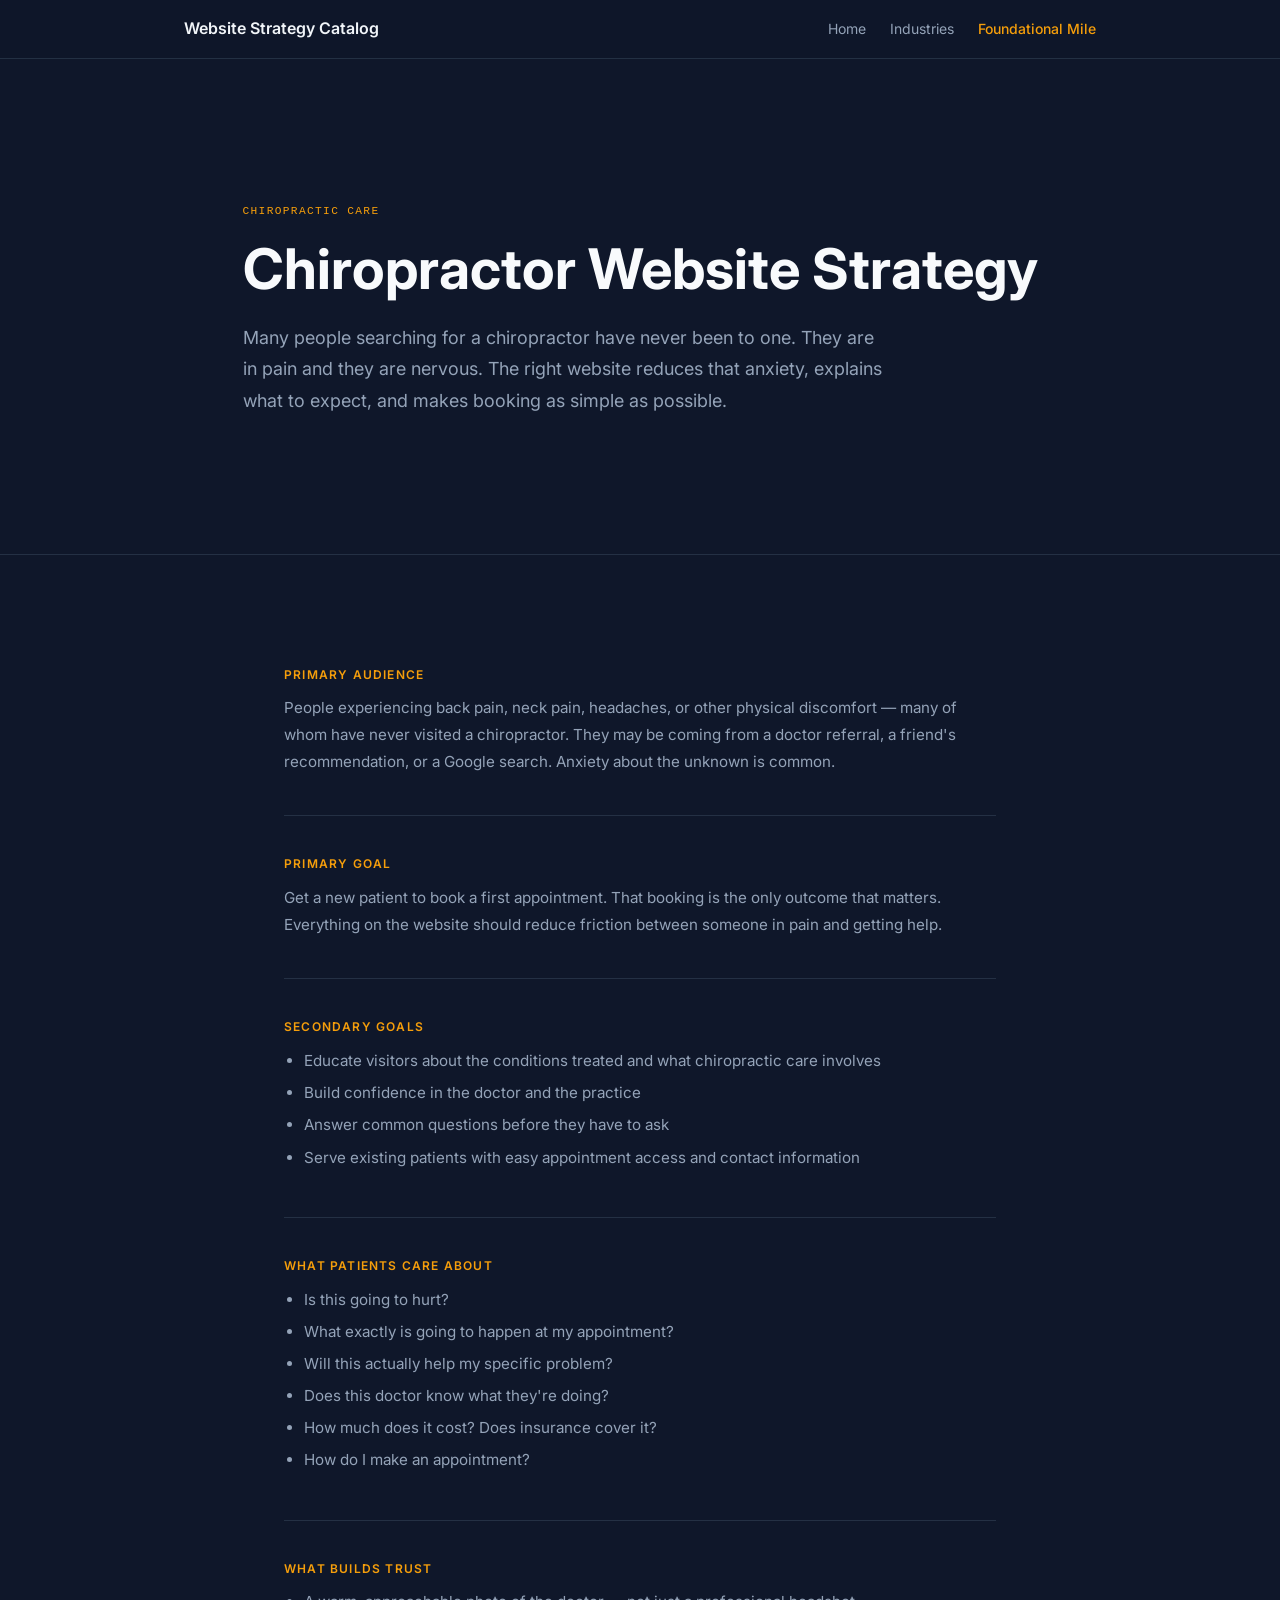
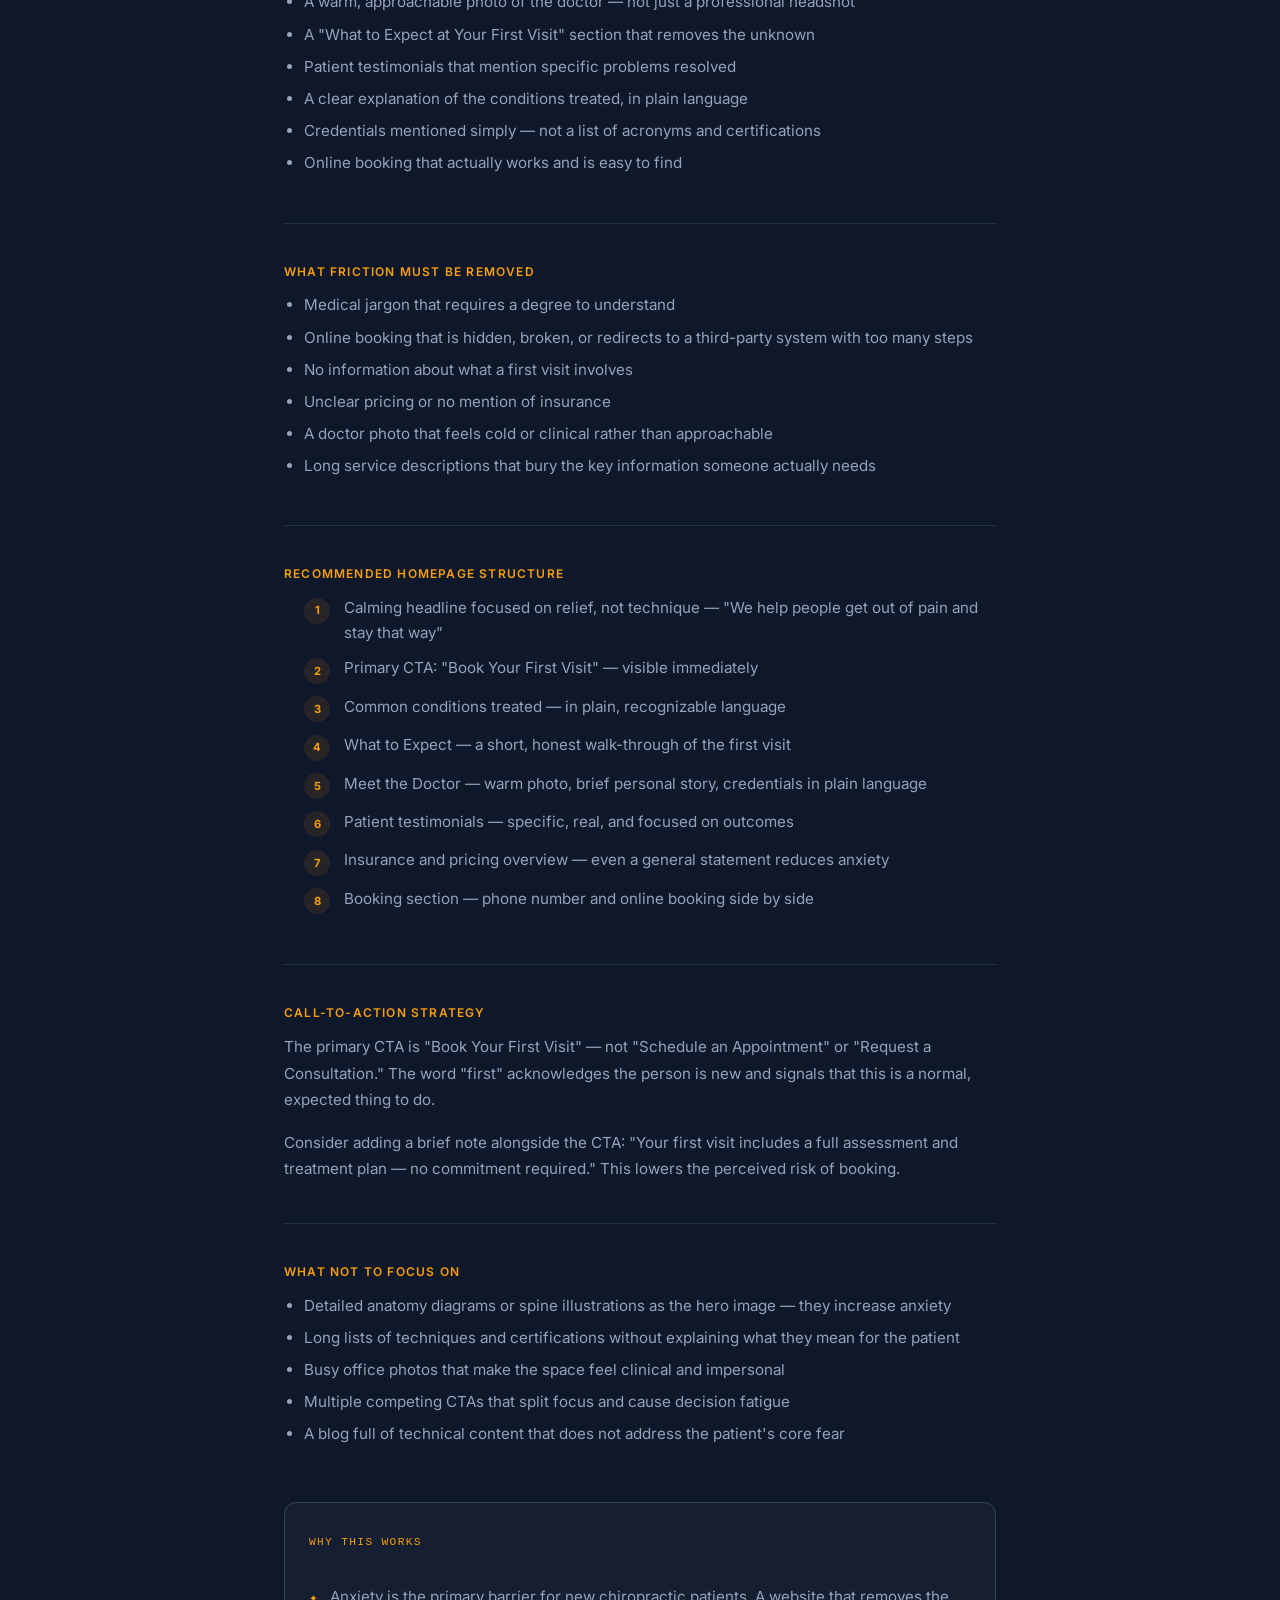
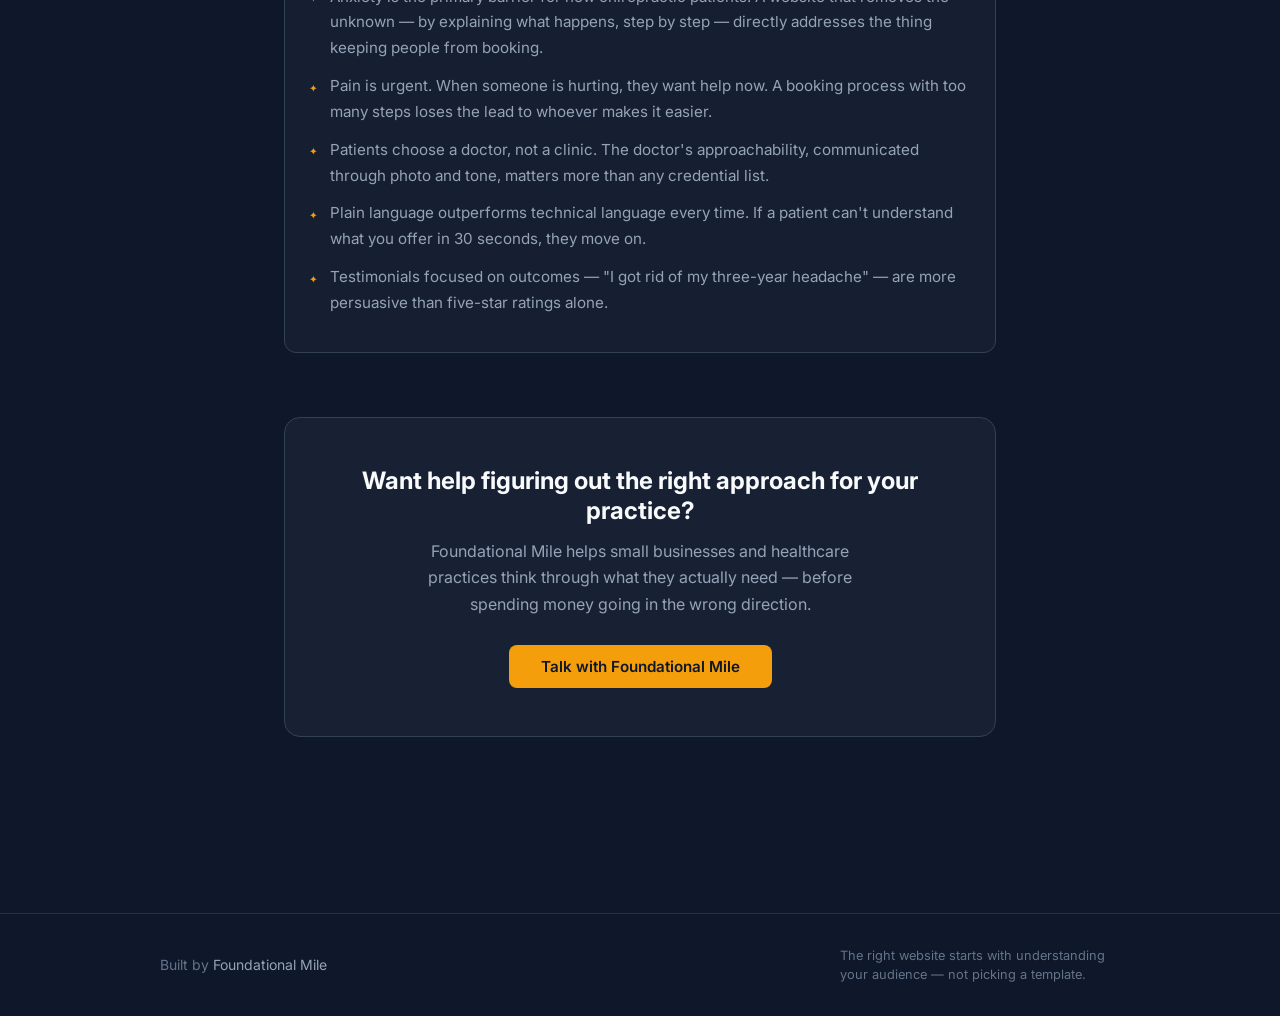
==== industries/chiropractor.html @ 6e728a25 "adding everything" ====
<!doctype html>
<html lang="en">
<head>
  <meta charset="UTF-8" />
  <meta name="viewport" content="width=device-width, initial-scale=1.0" />
  <meta name="description" content="Chiropractor website strategy. Learn how to reduce first-visit anxiety, explain care in plain language, and make booking as simple as possible." />
  <meta name="theme-color" content="#0f172a" />
  <link rel="icon" href="../assets/images/favicon.ico" />
  <title>Chiropractor Website Strategy — Website Strategy Catalog</title>
  <link rel="stylesheet" href="../assets/css/styles.css" />
</head>
<body>

  <header>
    <nav>
      <a href="../index.html" class="nav-brand">Website Strategy Catalog</a>
      <div class="nav-links">
        <a href="../index.html">Home</a>
        <a href="../index.html#industries">Industries</a>
        <a href="https://foundationalmile.com" target="_blank" rel="noopener" class="accent">Foundational Mile</a>
      </div>
    </nav>
  </header>

  <main>

    <!-- Hero -->
    <section class="hero">
      <div class="container">
        <span class="label">Chiropractic Care</span>
        <h1>Chiropractor Website Strategy</h1>
        <p class="lead">
          Many people searching for a chiropractor have never been to one. They are in pain and they are nervous. The right website reduces that anxiety, explains what to expect, and makes booking as simple as possible.
        </p>
      </div>
    </section>

    <!-- Strategy Content -->
    <section class="section">
      <div class="container" style="max-width:760px;">

        <div class="strategy-grid">

          <div class="strategy-block">
            <h3>Primary Audience</h3>
            <p>People experiencing back pain, neck pain, headaches, or other physical discomfort — many of whom have never visited a chiropractor. They may be coming from a doctor referral, a friend's recommendation, or a Google search. Anxiety about the unknown is common.</p>
          </div>

          <div class="strategy-block">
            <h3>Primary Goal</h3>
            <p>Get a new patient to book a first appointment. That booking is the only outcome that matters. Everything on the website should reduce friction between someone in pain and getting help.</p>
          </div>

          <div class="strategy-block">
            <h3>Secondary Goals</h3>
            <ul>
              <li>Educate visitors about the conditions treated and what chiropractic care involves</li>
              <li>Build confidence in the doctor and the practice</li>
              <li>Answer common questions before they have to ask</li>
              <li>Serve existing patients with easy appointment access and contact information</li>
            </ul>
          </div>

          <div class="strategy-block">
            <h3>What Patients Care About</h3>
            <ul>
              <li>Is this going to hurt?</li>
              <li>What exactly is going to happen at my appointment?</li>
              <li>Will this actually help my specific problem?</li>
              <li>Does this doctor know what they're doing?</li>
              <li>How much does it cost? Does insurance cover it?</li>
              <li>How do I make an appointment?</li>
            </ul>
          </div>

          <div class="strategy-block">
            <h3>What Builds Trust</h3>
            <ul>
              <li>A warm, approachable photo of the doctor — not just a professional headshot</li>
              <li>A "What to Expect at Your First Visit" section that removes the unknown</li>
              <li>Patient testimonials that mention specific problems resolved</li>
              <li>A clear explanation of the conditions treated, in plain language</li>
              <li>Credentials mentioned simply — not a list of acronyms and certifications</li>
              <li>Online booking that actually works and is easy to find</li>
            </ul>
          </div>

          <div class="strategy-block">
            <h3>What Friction Must Be Removed</h3>
            <ul>
              <li>Medical jargon that requires a degree to understand</li>
              <li>Online booking that is hidden, broken, or redirects to a third-party system with too many steps</li>
              <li>No information about what a first visit involves</li>
              <li>Unclear pricing or no mention of insurance</li>
              <li>A doctor photo that feels cold or clinical rather than approachable</li>
              <li>Long service descriptions that bury the key information someone actually needs</li>
            </ul>
          </div>

          <div class="strategy-block">
            <h3>Recommended Homepage Structure</h3>
            <ol class="structure-list">
              <li>Calming headline focused on relief, not technique — "We help people get out of pain and stay that way"</li>
              <li>Primary CTA: "Book Your First Visit" — visible immediately</li>
              <li>Common conditions treated — in plain, recognizable language</li>
              <li>What to Expect — a short, honest walk-through of the first visit</li>
              <li>Meet the Doctor — warm photo, brief personal story, credentials in plain language</li>
              <li>Patient testimonials — specific, real, and focused on outcomes</li>
              <li>Insurance and pricing overview — even a general statement reduces anxiety</li>
              <li>Booking section — phone number and online booking side by side</li>
            </ol>
          </div>

          <div class="strategy-block">
            <h3>Call-to-Action Strategy</h3>
            <p>The primary CTA is "Book Your First Visit" — not "Schedule an Appointment" or "Request a Consultation." The word "first" acknowledges the person is new and signals that this is a normal, expected thing to do.</p>
            <p class="mt-4">Consider adding a brief note alongside the CTA: "Your first visit includes a full assessment and treatment plan — no commitment required." This lowers the perceived risk of booking.</p>
          </div>

          <div class="strategy-block">
            <h3>What NOT to Focus On</h3>
            <ul>
              <li>Detailed anatomy diagrams or spine illustrations as the hero image — they increase anxiety</li>
              <li>Long lists of techniques and certifications without explaining what they mean for the patient</li>
              <li>Busy office photos that make the space feel clinical and impersonal</li>
              <li>Multiple competing CTAs that split focus and cause decision fatigue</li>
              <li>A blog full of technical content that does not address the patient's core fear</li>
            </ul>
          </div>

        </div>

        <!-- Why This Works -->
        <div class="card mt-12">
          <span class="label">Why This Works</span>
          <ul class="why-list mt-4">
            <li>Anxiety is the primary barrier for new chiropractic patients. A website that removes the unknown — by explaining what happens, step by step — directly addresses the thing keeping people from booking.</li>
            <li>Pain is urgent. When someone is hurting, they want help now. A booking process with too many steps loses the lead to whoever makes it easier.</li>
            <li>Patients choose a doctor, not a clinic. The doctor's approachability, communicated through photo and tone, matters more than any credential list.</li>
            <li>Plain language outperforms technical language every time. If a patient can't understand what you offer in 30 seconds, they move on.</li>
            <li>Testimonials focused on outcomes — "I got rid of my three-year headache" — are more persuasive than five-star ratings alone.</li>
          </ul>
        </div>

        <!-- CTA Block -->
        <div class="cta-block">
          <h2>Want help figuring out the right approach for your practice?</h2>
          <p>Foundational Mile helps small businesses and healthcare practices think through what they actually need — before spending money going in the wrong direction.</p>
          <a href="https://foundationalmile.com/#contact" target="_blank" rel="noopener" class="btn btn-primary">
            Talk with Foundational Mile
          </a>
        </div>

      </div>
    </section>

  </main>

  <footer>
    <div class="footer-inner">
      <span>Built by <a href="https://foundationalmile.com" target="_blank" rel="noopener">Foundational Mile</a></span>
      <p class="footer-tagline">The right website starts with understanding your audience — not picking a template.</p>
    </div>
  </footer>

</body>
</html>
---- assets/css/styles.css ----
/* ============================================================
   Website Strategy Catalog — styles.css
   Dark theme matching Foundational Mile LLC
   ============================================================ */

@import url('https://fonts.googleapis.com/css2?family=Inter:wght@400;500;600;700&display=swap');

/* ---- Custom Properties ------------------------------------ */
:root {
  --bg:           #0f172a;
  --bg-card:      rgba(30, 41, 59, 0.5);
  --bg-card-hover:rgba(30, 41, 59, 0.85);
  --text:         #f1f5f9;
  --text-secondary:#94a3b8;
  --text-muted:   #64748b;
  --accent:       #f59e0b;
  --accent-light: #fbbf24;
  --border:       rgba(51, 65, 85, 0.6);
  --border-solid: #334155;
  --border-hover: #475569;
}

/* ---- Reset ------------------------------------------------ */
*, *::before, *::after { box-sizing: border-box; margin: 0; padding: 0; }

html { scroll-behavior: smooth; }

body {
  background-color: var(--bg);
  color: var(--text);
  font-family: 'Inter', system-ui, sans-serif;
  font-size: 1rem;
  line-height: 1.6;
  -webkit-font-smoothing: antialiased;
  -moz-osx-font-smoothing: grayscale;
}

img { max-width: 100%; display: block; }
a { color: inherit; }

/* ---- Typography ------------------------------------------ */
h1 {
  font-size: clamp(2rem, 5vw, 3.5rem);
  font-weight: 700;
  color: #f8fafc;
  line-height: 1.15;
  margin-bottom: 1.25rem;
}

h2 {
  font-size: clamp(1.5rem, 3.5vw, 2.25rem);
  font-weight: 700;
  color: #f8fafc;
  line-height: 1.25;
  margin-bottom: 1rem;
}

h3 {
  font-size: 1.125rem;
  font-weight: 600;
  color: var(--text);
  line-height: 1.4;
  margin-bottom: 0.6rem;
}

p { color: var(--text-secondary); line-height: 1.75; }

.lead {
  font-size: 1.125rem;
  color: var(--text-secondary);
  line-height: 1.75;
  max-width: 640px;
}

/* ---- Layout ---------------------------------------------- */
.container {
  max-width: 960px;
  margin: 0 auto;
  padding: 0 1.5rem;
}

.container--wide {
  max-width: 1100px;
  margin: 0 auto;
  padding: 0 1.5rem;
}

/* ---- Label / Eyebrow ------------------------------------- */
.label {
  display: inline-block;
  font-family: ui-monospace, 'Cascadia Code', monospace;
  font-size: 0.7rem;
  font-weight: 500;
  text-transform: uppercase;
  letter-spacing: 0.12em;
  color: var(--accent);
  margin-bottom: 1rem;
}

/* ---- Header ---------------------------------------------- */
header {
  border-bottom: 1px solid var(--border);
  background: rgba(15, 23, 42, 0.85);
  backdrop-filter: blur(10px);
  -webkit-backdrop-filter: blur(10px);
  position: sticky;
  top: 0;
  z-index: 50;
}

header nav {
  max-width: 960px;
  margin: 0 auto;
  padding: 1rem 1.5rem;
  display: flex;
  align-items: center;
  justify-content: space-between;
  flex-wrap: wrap;
  gap: 0.75rem;
}

.nav-brand {
  font-size: 1rem;
  font-weight: 600;
  color: var(--text);
  text-decoration: none;
  transition: color 0.2s;
  white-space: nowrap;
}

.nav-brand:hover { color: var(--accent); }

.nav-links {
  display: flex;
  align-items: center;
  gap: 1.5rem;
  flex-wrap: wrap;
  font-size: 0.875rem;
}

.nav-links a {
  color: var(--text-secondary);
  text-decoration: none;
  transition: color 0.2s;
}

.nav-links a:hover { color: var(--text); }
.nav-links a.active { color: var(--text); font-weight: 500; }
.nav-links a.accent { color: var(--accent); font-weight: 500; }
.nav-links a.accent:hover { color: var(--accent-light); }

/* ---- Footer ---------------------------------------------- */
footer {
  border-top: 1px solid var(--border);
  padding: 2rem 1.5rem;
  margin-top: 4rem;
}

.footer-inner {
  max-width: 960px;
  margin: 0 auto;
  display: flex;
  flex-direction: column;
  align-items: center;
  gap: 0.75rem;
  font-size: 0.875rem;
  color: var(--text-muted);
  text-align: center;
}

@media (min-width: 640px) {
  .footer-inner {
    flex-direction: row;
    justify-content: space-between;
    text-align: left;
  }
}

footer a {
  color: var(--text-secondary);
  text-decoration: none;
  transition: color 0.2s;
}

footer a:hover { color: var(--text); }

.footer-tagline {
  font-size: 0.8rem;
  color: var(--text-muted);
  max-width: 280px;
  line-height: 1.5;
}

/* ---- Sections -------------------------------------------- */
.hero {
  padding: 5rem 1.5rem;
  min-height: 55vh;
  display: flex;
  flex-direction: column;
  justify-content: center;
}

@media (min-width: 768px) { .hero { padding: 7rem 1.5rem; } }

.section {
  padding: 5rem 1.5rem;
  border-top: 1px solid var(--border);
}

@media (min-width: 768px) { .section { padding: 7rem 1.5rem; } }

/* ---- Cards ----------------------------------------------- */
.card {
  border-radius: 0.75rem;
  border: 1px solid var(--border-solid);
  background: var(--bg-card);
  padding: 1.5rem;
  transition: border-color 0.2s;
}

.card:hover { border-color: var(--border-hover); }

.card-grid {
  display: grid;
  gap: 1rem;
}

@media (min-width: 600px) { .card-grid { grid-template-columns: repeat(2, 1fr); } }

.card-number {
  display: inline-flex;
  align-items: center;
  justify-content: center;
  width: 2.25rem;
  height: 2.25rem;
  border-radius: 0.5rem;
  background: rgba(245, 158, 11, 0.1);
  color: var(--accent);
  font-family: ui-monospace, monospace;
  font-size: 0.8rem;
  font-weight: 600;
  margin-bottom: 1rem;
}

/* ---- Industry Grid (index page) -------------------------- */
.industry-grid {
  display: grid;
  gap: 1rem;
}

@media (min-width: 600px) { .industry-grid { grid-template-columns: repeat(2, 1fr); } }

.industry-card {
  display: block;
  border-radius: 0.75rem;
  border: 1px solid var(--border-solid);
  background: var(--bg-card);
  padding: 1.5rem;
  text-decoration: none;
  transition: border-color 0.2s, background 0.2s;
}

.industry-card:hover {
  border-color: var(--accent);
  background: var(--bg-card-hover);
}

.industry-card-name {
  font-size: 1.05rem;
  font-weight: 600;
  color: var(--text);
  margin-bottom: 0.4rem;
  display: flex;
  align-items: center;
  justify-content: space-between;
}

.industry-card-name span { color: var(--text-muted); font-size: 0.9rem; }
.industry-card-desc { font-size: 0.875rem; color: var(--text-secondary); line-height: 1.6; }

/* ---- Callout Block --------------------------------------- */
.callout {
  border-radius: 1rem;
  border: 1px solid rgba(245, 158, 11, 0.25);
  background: rgba(245, 158, 11, 0.04);
  padding: 3rem 2.5rem;
  text-align: center;
}

.callout-quote {
  font-size: clamp(1.3rem, 3vw, 1.875rem);
  font-weight: 700;
  color: #f8fafc;
  line-height: 1.35;
  margin-bottom: 1rem;
}

.callout-sub {
  font-size: 1.1rem;
  color: #cbd5e1;
  line-height: 1.65;
  max-width: 520px;
  margin: 0 auto;
}

/* ---- Strategy Page Layout -------------------------------- */
.strategy-grid {
  display: grid;
  gap: 2.5rem;
}

.strategy-block {
  padding-bottom: 2.5rem;
  border-bottom: 1px solid var(--border);
}

.strategy-block:last-child { border-bottom: none; padding-bottom: 0; }

.strategy-block h3 {
  font-size: 0.75rem;
  font-weight: 600;
  color: var(--accent);
  text-transform: uppercase;
  letter-spacing: 0.1em;
  margin-bottom: 0.75rem;
}

.strategy-block p,
.strategy-block li {
  color: var(--text-secondary);
  font-size: 0.95rem;
  line-height: 1.75;
}

.strategy-block ul,
.strategy-block ol {
  padding-left: 1.25rem;
}

.strategy-block li { margin-bottom: 0.35rem; }

/* Numbered homepage structure */
.structure-list {
  list-style: none;
  padding: 0;
  counter-reset: step;
}

.structure-list li {
  counter-increment: step;
  display: flex;
  gap: 0.875rem;
  margin-bottom: 0.625rem;
  color: var(--text-secondary);
  font-size: 0.95rem;
  line-height: 1.65;
  align-items: flex-start;
}

.structure-list li::before {
  content: counter(step);
  display: inline-flex;
  align-items: center;
  justify-content: center;
  min-width: 1.625rem;
  height: 1.625rem;
  border-radius: 50%;
  background: rgba(245, 158, 11, 0.1);
  color: var(--accent);
  font-size: 0.7rem;
  font-weight: 700;
  flex-shrink: 0;
  margin-top: 0.15rem;
}

/* WHY THIS WORKS bullets */
.why-list {
  list-style: none;
  padding: 0;
}

.why-list li {
  display: flex;
  gap: 0.75rem;
  margin-bottom: 0.75rem;
  color: var(--text-secondary);
  font-size: 0.95rem;
  line-height: 1.7;
  align-items: flex-start;
}

.why-list li::before {
  content: '✦';
  color: var(--accent);
  font-size: 0.65rem;
  flex-shrink: 0;
  margin-top: 0.4rem;
}

/* ---- CTA Block ------------------------------------------- */
.cta-block {
  border-radius: 1rem;
  border: 1px solid var(--border-solid);
  background: rgba(30, 41, 59, 0.6);
  padding: 3rem 2rem;
  text-align: center;
  margin-top: 4rem;
}

.cta-block h2 { font-size: 1.5rem; margin-bottom: 0.75rem; }
.cta-block p {
  color: var(--text-secondary);
  margin-bottom: 1.75rem;
  max-width: 480px;
  margin-left: auto;
  margin-right: auto;
  line-height: 1.65;
}

/* ---- Buttons --------------------------------------------- */
.btn {
  display: inline-block;
  padding: 0.875rem 2rem;
  border-radius: 0.5rem;
  font-weight: 600;
  font-size: 0.95rem;
  text-decoration: none;
  transition: background 0.2s;
  cursor: pointer;
  border: none;
  line-height: 1;
}

.btn-primary { background: var(--accent); color: #0f172a; }
.btn-primary:hover { background: var(--accent-light); color: #0f172a; }

/* ---- Utilities ------------------------------------------- */
.mt-2  { margin-top: 0.5rem; }
.mt-4  { margin-top: 1rem; }
.mt-6  { margin-top: 1.5rem; }
.mt-8  { margin-top: 2rem; }
.mt-12 { margin-top: 3rem; }
.mb-2  { margin-bottom: 0.5rem; }
.mb-4  { margin-bottom: 1rem; }
.mb-6  { margin-bottom: 1.5rem; }
.mb-8  { margin-bottom: 2rem; }
.mb-12 { margin-bottom: 3rem; }
.mb-14 { margin-bottom: 3.5rem; }

.text-accent    { color: var(--accent); }
.text-muted     { color: var(--text-muted); }
.text-secondary { color: var(--text-secondary); }
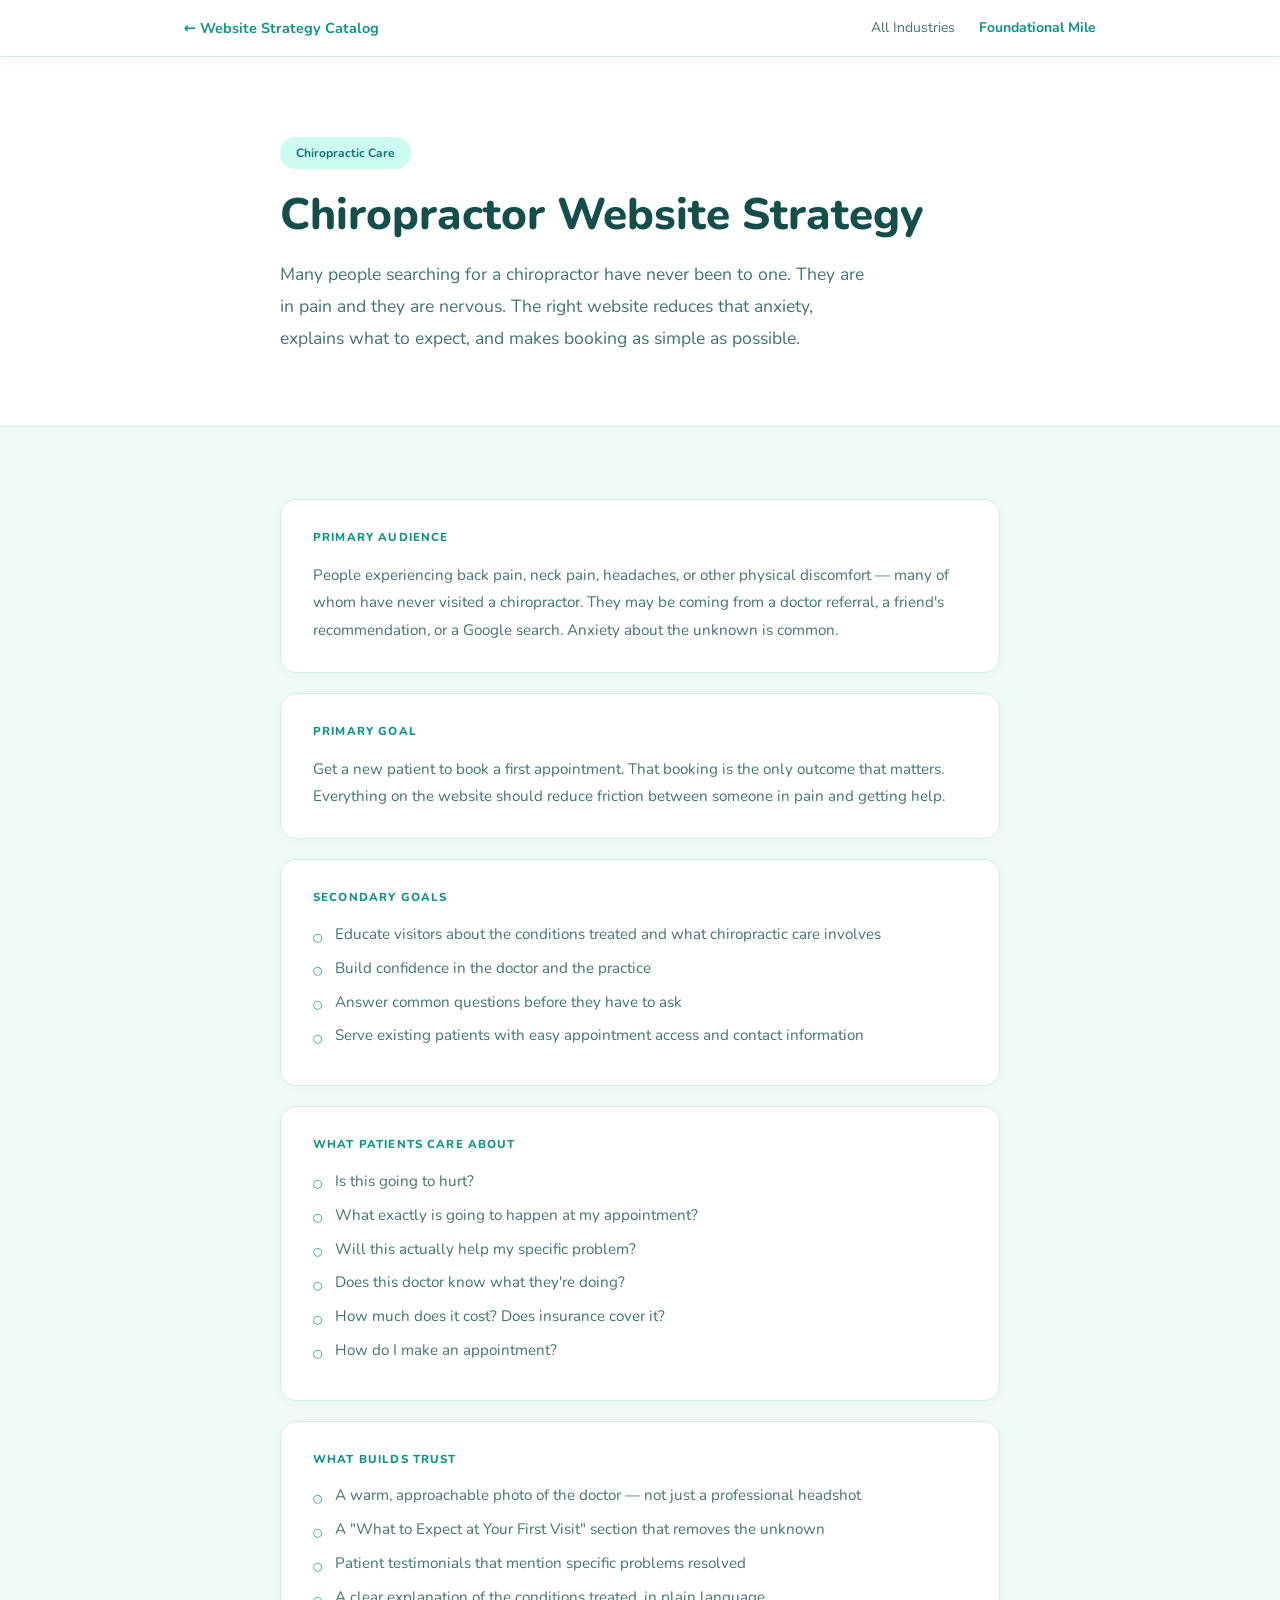
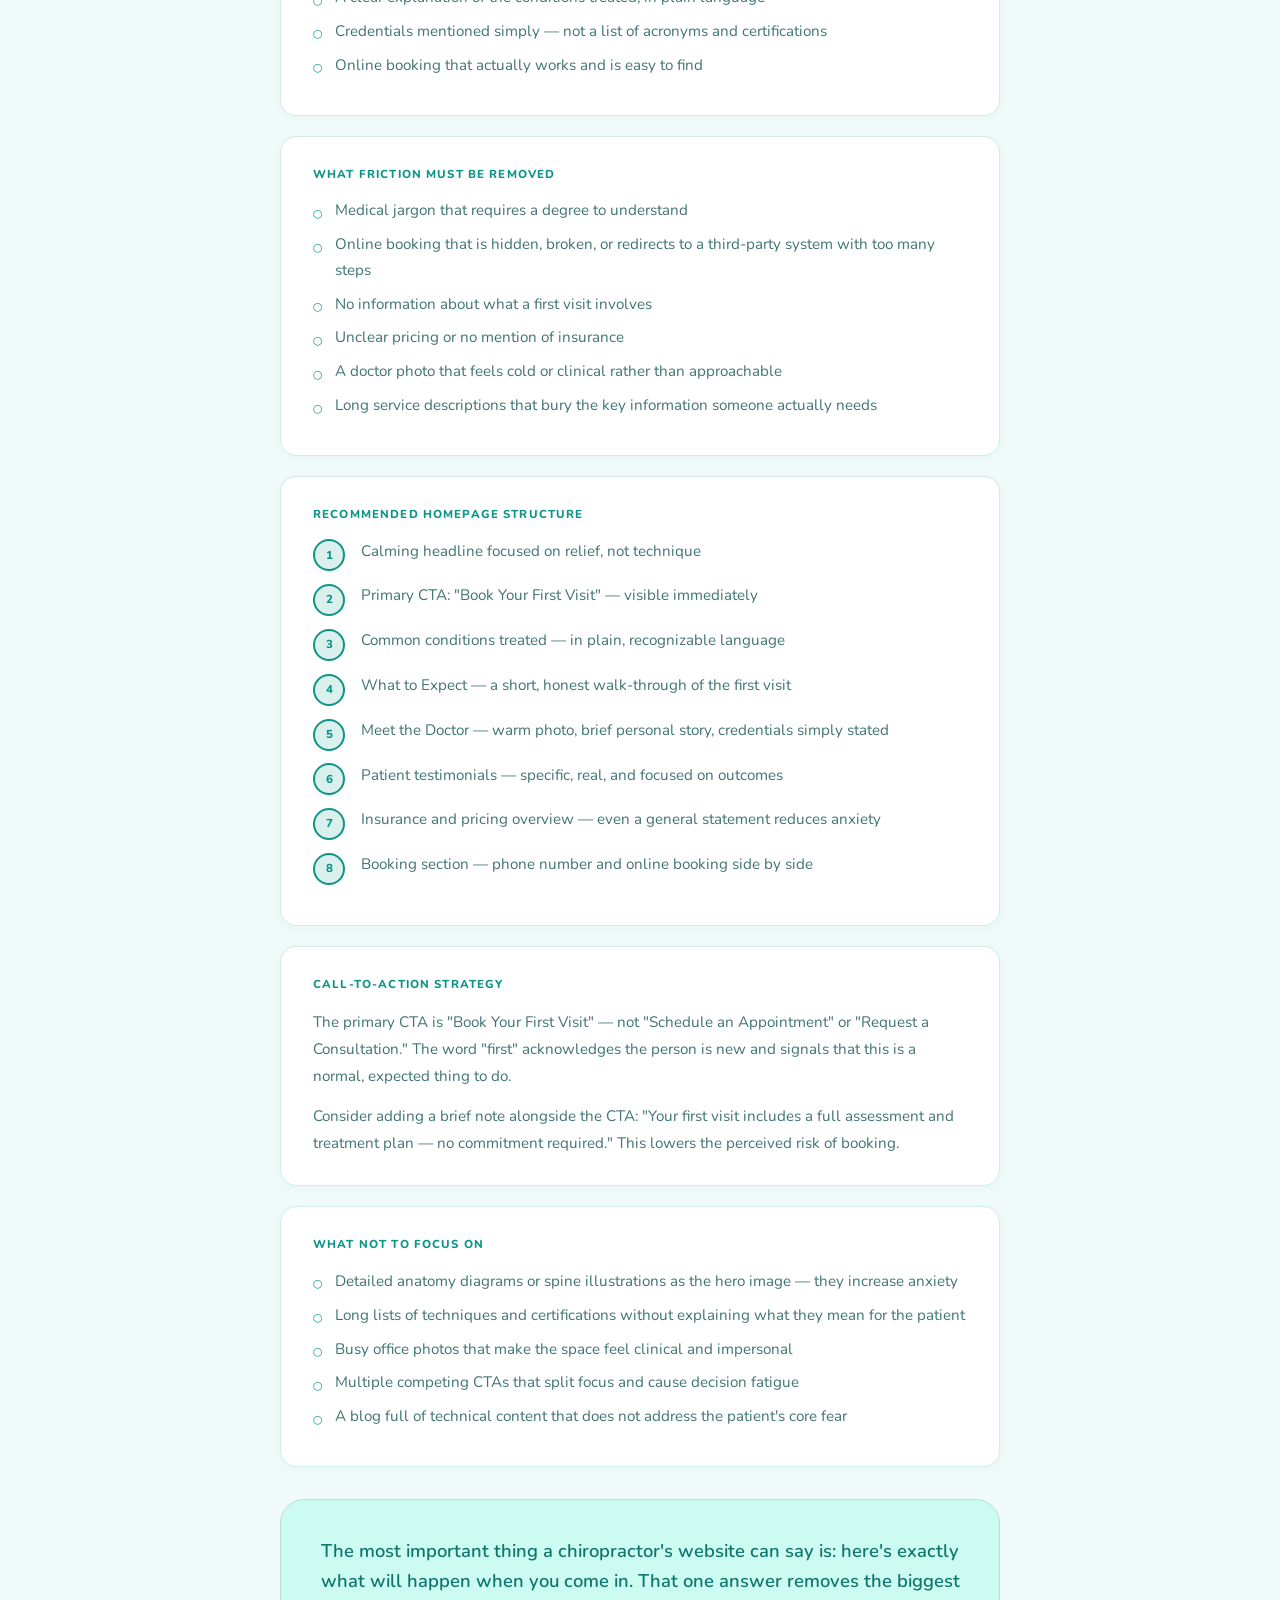
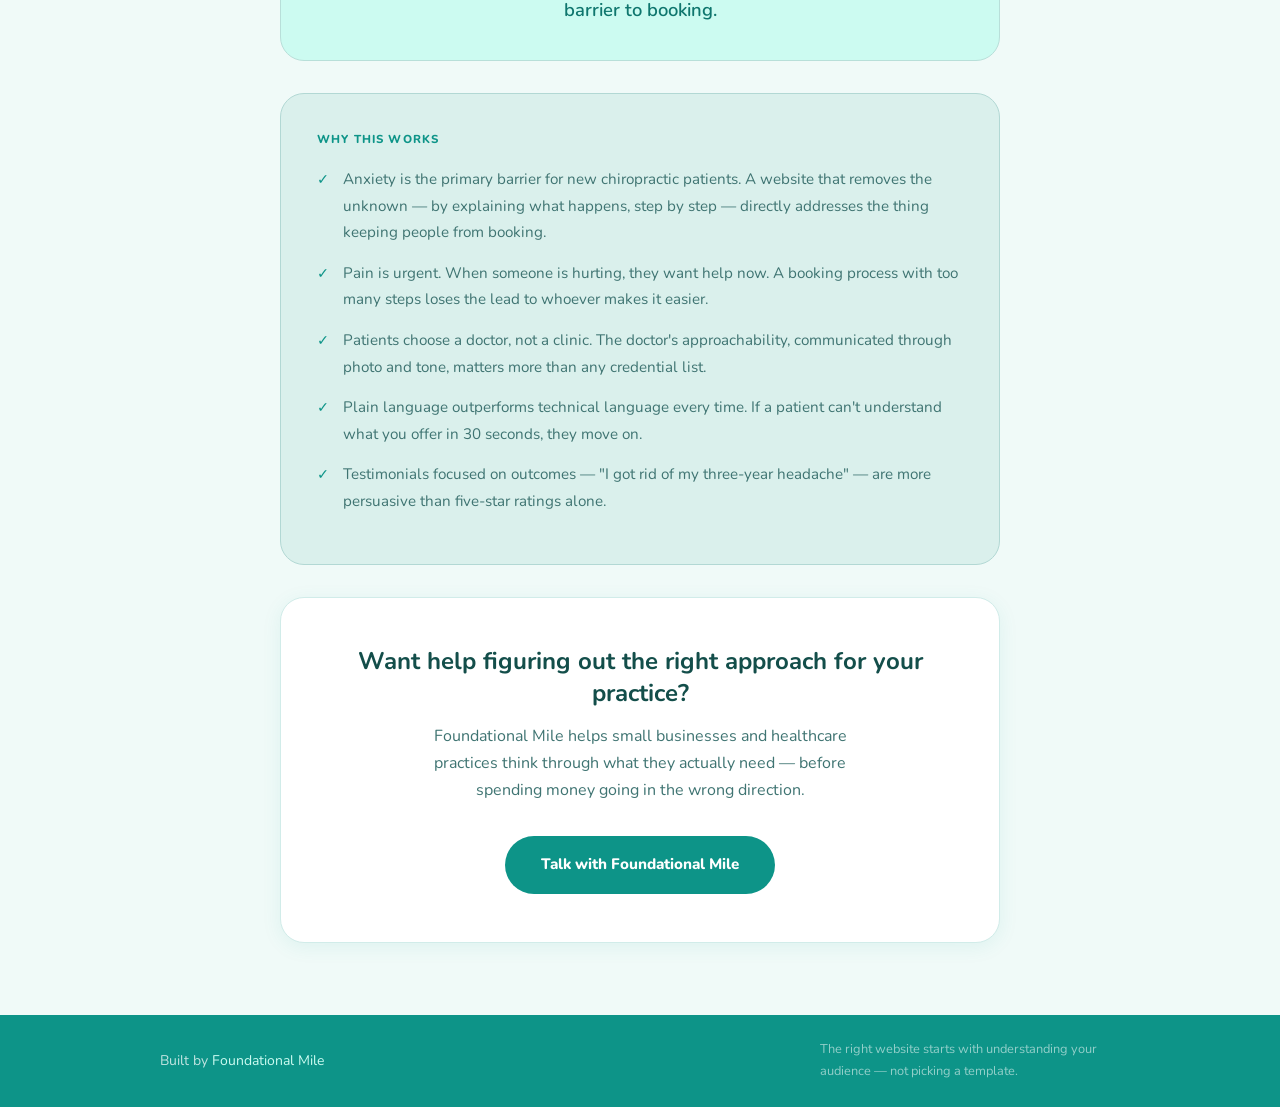
==== commit 038cffae: "changing websites" ====
--- a/industries/chiropractor.html
+++ b/industries/chiropractor.html
@@ -4,19 +4,250 @@
   <meta charset="UTF-8" />
   <meta name="viewport" content="width=device-width, initial-scale=1.0" />
   <meta name="description" content="Chiropractor website strategy. Learn how to reduce first-visit anxiety, explain care in plain language, and make booking as simple as possible." />
-  <meta name="theme-color" content="#0f172a" />
-  <link rel="icon" href="../assets/images/favicon.ico" />
+  <meta name="theme-color" content="#0d9488" />
   <title>Chiropractor Website Strategy — Website Strategy Catalog</title>
-  <link rel="stylesheet" href="../assets/css/styles.css" />
+  <style>
+    @import url('https://fonts.googleapis.com/css2?family=Nunito:wght@400;500;600;700;800&display=swap');
+
+    *, *::before, *::after { box-sizing: border-box; margin: 0; padding: 0; }
+    html { scroll-behavior: smooth; }
+
+    :root {
+      --sage:       #f0faf8;
+      --sage-mid:   #daf0ec;
+      --sage-dark:  #b8dfd9;
+      --teal:       #0d9488;
+      --teal-dark:  #0f766e;
+      --teal-light: #14b8a6;
+      --teal-pale:  #ccfbf1;
+      --text:       #134e4a;
+      --text-sub:   #3f7472;
+      --text-mute:  #7aada9;
+      --border:     #b2d8d4;
+      --border-card:#d1ece9;
+      --white:      #ffffff;
+      --radius:     1rem;
+      --radius-lg:  1.5rem;
+    }
+
+    body {
+      font-family: 'Nunito', system-ui, sans-serif;
+      background: var(--sage);
+      color: var(--text);
+      line-height: 1.7;
+      -webkit-font-smoothing: antialiased;
+    }
+
+    /* ─── Header ─────────────────────────────────────── */
+    header {
+      background: var(--white);
+      border-bottom: 1px solid var(--border-card);
+      position: sticky; top: 0; z-index: 50;
+      box-shadow: 0 2px 12px rgba(13,148,136,0.07);
+    }
+    nav {
+      max-width: 960px; margin: 0 auto;
+      padding: 1rem 1.5rem;
+      display: flex; align-items: center;
+      justify-content: space-between; flex-wrap: wrap; gap: 0.75rem;
+    }
+    .nav-brand {
+      font-size: 0.9rem; font-weight: 700;
+      color: var(--teal); text-decoration: none;
+    }
+    .nav-brand:hover { color: var(--teal-dark); }
+    .nav-links { display: flex; gap: 1.5rem; font-size: 0.875rem; flex-wrap: wrap; }
+    .nav-links a { color: var(--text-sub); text-decoration: none; transition: color 0.2s; }
+    .nav-links a:hover { color: var(--teal); }
+    .nav-links a.accent { color: var(--teal); font-weight: 700; }
+
+    /* ─── Hero ───────────────────────────────────────── */
+    .hero {
+      background: var(--white);
+      padding: 5rem 1.5rem 4.5rem;
+      border-bottom: 1px solid var(--border-card);
+    }
+    .hero-inner { max-width: 720px; margin: 0 auto; }
+
+    .badge {
+      display: inline-flex; align-items: center;
+      background: var(--teal-pale);
+      color: var(--teal-dark);
+      font-size: 0.75rem; font-weight: 700;
+      padding: 0.35rem 1rem;
+      border-radius: 100px;
+      margin-bottom: 1.25rem;
+    }
+
+    h1 {
+      font-size: clamp(1.875rem, 5vw, 2.75rem);
+      font-weight: 800; color: var(--text);
+      line-height: 1.2; margin-bottom: 1.1rem;
+    }
+
+    h2 {
+      font-size: clamp(1.3rem, 3.5vw, 1.75rem);
+      font-weight: 700; color: var(--text);
+      line-height: 1.3; margin-bottom: 0.875rem;
+    }
+
+    .section-label {
+      font-size: 0.72rem; font-weight: 800;
+      color: var(--teal);
+      text-transform: uppercase; letter-spacing: 0.1em;
+      margin-bottom: 0.875rem; display: block;
+    }
+
+    .lead {
+      font-size: 1.1rem; color: var(--text-sub);
+      line-height: 1.8; max-width: 600px;
+    }
+
+    /* ─── Layout ──────────────────────────────────────── */
+    .container { max-width: 960px; margin: 0 auto; padding: 0 1.5rem; }
+    .narrow    { max-width: 720px; margin: 0 auto; }
+
+    .section { padding: 4.5rem 1.5rem; }
+
+    /* ─── Strategy blocks ─────────────────────────────── */
+    .strategy-block {
+      background: var(--white);
+      border: 1px solid var(--border-card);
+      border-radius: var(--radius);
+      padding: 1.75rem 2rem;
+      margin-bottom: 1.25rem;
+      box-shadow: 0 2px 8px rgba(13,148,136,0.04);
+    }
+
+    .strategy-block p,
+    .strategy-block li { color: var(--text-sub); font-size: 0.95rem; line-height: 1.8; }
+    .strategy-block p + p { margin-top: 0.75rem; }
+
+    .calm-list { list-style: none; padding: 0; }
+    .calm-list li {
+      display: flex; gap: 0.75rem;
+      margin-bottom: 0.5rem;
+      color: var(--text-sub); font-size: 0.95rem; line-height: 1.7;
+      align-items: flex-start;
+    }
+    .calm-list li::before {
+      content: '○';
+      color: var(--teal); font-size: 0.7rem;
+      flex-shrink: 0; margin-top: 0.35rem;
+    }
+
+    /* Numbered structure list */
+    .structure-list { list-style: none; padding: 0; counter-reset: step; }
+    .structure-list li {
+      counter-increment: step;
+      display: flex; gap: 1rem;
+      margin-bottom: 0.75rem;
+      color: var(--text-sub); font-size: 0.95rem; line-height: 1.7;
+      align-items: flex-start;
+    }
+    .structure-list li::before {
+      content: counter(step);
+      display: inline-flex; align-items: center; justify-content: center;
+      min-width: 2rem; height: 2rem;
+      border-radius: 50%;
+      background: var(--sage-mid);
+      border: 2px solid var(--teal);
+      color: var(--teal); font-size: 0.72rem; font-weight: 800;
+      flex-shrink: 0; margin-top: 0.05rem;
+    }
+
+    /* ─── Callout ─────────────────────────────────────── */
+    .callout {
+      background: var(--teal-pale);
+      border: 1px solid var(--sage-dark);
+      border-radius: var(--radius-lg);
+      padding: 2.25rem;
+      text-align: center;
+      margin: 2rem 0;
+    }
+    .callout p {
+      font-size: 1.15rem; font-weight: 600;
+      color: var(--teal-dark); line-height: 1.6;
+    }
+
+    /* ─── Why This Works ──────────────────────────────── */
+    .why-box {
+      background: var(--sage-mid);
+      border: 1px solid var(--border);
+      border-radius: var(--radius-lg);
+      padding: 2.25rem; margin-top: 2rem;
+    }
+    .why-list { list-style: none; padding: 0; margin-top: 1rem; }
+    .why-list li {
+      display: flex; gap: 0.875rem;
+      margin-bottom: 0.875rem;
+      color: var(--text-sub); font-size: 0.95rem; line-height: 1.75;
+      align-items: flex-start;
+    }
+    .why-list li::before {
+      content: '✓';
+      color: var(--teal); font-weight: 800; font-size: 0.9rem;
+      flex-shrink: 0; margin-top: 0.05rem;
+    }
+
+    /* ─── CTA Block ───────────────────────────────────── */
+    .cta-block {
+      background: var(--white);
+      border: 1px solid var(--border-card);
+      border-radius: var(--radius-lg);
+      padding: 3rem 2rem;
+      text-align: center; margin-top: 2rem;
+      box-shadow: 0 4px 20px rgba(13,148,136,0.08);
+    }
+    .cta-block h2 { font-size: 1.5rem; margin-bottom: 0.875rem; }
+    .cta-block p {
+      color: var(--text-sub);
+      margin-bottom: 2rem;
+      max-width: 480px; margin-left: auto; margin-right: auto;
+      line-height: 1.7;
+    }
+
+    .btn {
+      display: inline-block;
+      padding: 1rem 2.25rem;
+      border-radius: 100px;
+      font-weight: 800; font-size: 0.95rem;
+      text-decoration: none; transition: background 0.2s, transform 0.1s;
+      cursor: pointer; border: none;
+    }
+    .btn:active { transform: scale(0.98); }
+    .btn-teal { background: var(--teal); color: white; }
+    .btn-teal:hover { background: var(--teal-dark); }
+
+    /* ─── Footer ──────────────────────────────────────── */
+    footer {
+      background: var(--teal);
+      color: rgba(255,255,255,0.75);
+      padding: 1.5rem;
+    }
+    .footer-inner {
+      max-width: 960px; margin: 0 auto;
+      display: flex; justify-content: space-between;
+      align-items: center; flex-wrap: wrap; gap: 0.75rem;
+      font-size: 0.875rem;
+    }
+    footer a { color: var(--teal-pale); text-decoration: none; }
+    footer a:hover { color: white; }
+    .footer-tagline { font-size: 0.8rem; color: rgba(255,255,255,0.55); max-width: 300px; }
+
+    @media (max-width: 640px) {
+      .footer-inner { flex-direction: column; text-align: center; }
+      .footer-tagline { max-width: 100%; }
+    }
+  </style>
 </head>
 <body>
 
   <header>
     <nav>
-      <a href="../index.html" class="nav-brand">Website Strategy Catalog</a>
+      <a href="../index.html" class="nav-brand">← Website Strategy Catalog</a>
       <div class="nav-links">
-        <a href="../index.html">Home</a>
-        <a href="../index.html#industries">Industries</a>
+        <a href="../index.html#industries">All Industries</a>
         <a href="https://foundationalmile.com" target="_blank" rel="noopener" class="accent">Foundational Mile</a>
       </div>
     </nav>
@@ -24,10 +255,9 @@
 
   <main>
 
-    <!-- Hero -->
     <section class="hero">
-      <div class="container">
-        <span class="label">Chiropractic Care</span>
+      <div class="hero-inner">
+        <span class="badge">Chiropractic Care</span>
         <h1>Chiropractor Website Strategy</h1>
         <p class="lead">
           Many people searching for a chiropractor have never been to one. They are in pain and they are nervous. The right website reduces that anxiety, explains what to expect, and makes booking as simple as possible.
@@ -35,25 +265,23 @@
       </div>
     </section>
 
-    <!-- Strategy Content -->
     <section class="section">
-      <div class="container" style="max-width:760px;">
-
-        <div class="strategy-grid">
-
-          <div class="strategy-block">
-            <h3>Primary Audience</h3>
+      <div class="container">
+        <div class="narrow">
+
+          <div class="strategy-block">
+            <span class="section-label">Primary Audience</span>
             <p>People experiencing back pain, neck pain, headaches, or other physical discomfort — many of whom have never visited a chiropractor. They may be coming from a doctor referral, a friend's recommendation, or a Google search. Anxiety about the unknown is common.</p>
           </div>
 
           <div class="strategy-block">
-            <h3>Primary Goal</h3>
+            <span class="section-label">Primary Goal</span>
             <p>Get a new patient to book a first appointment. That booking is the only outcome that matters. Everything on the website should reduce friction between someone in pain and getting help.</p>
           </div>
 
           <div class="strategy-block">
-            <h3>Secondary Goals</h3>
-            <ul>
+            <span class="section-label">Secondary Goals</span>
+            <ul class="calm-list">
               <li>Educate visitors about the conditions treated and what chiropractic care involves</li>
               <li>Build confidence in the doctor and the practice</li>
               <li>Answer common questions before they have to ask</li>
@@ -62,8 +290,8 @@
           </div>
 
           <div class="strategy-block">
-            <h3>What Patients Care About</h3>
-            <ul>
+            <span class="section-label">What Patients Care About</span>
+            <ul class="calm-list">
               <li>Is this going to hurt?</li>
               <li>What exactly is going to happen at my appointment?</li>
               <li>Will this actually help my specific problem?</li>
@@ -74,8 +302,8 @@
           </div>
 
           <div class="strategy-block">
-            <h3>What Builds Trust</h3>
-            <ul>
+            <span class="section-label">What Builds Trust</span>
+            <ul class="calm-list">
               <li>A warm, approachable photo of the doctor — not just a professional headshot</li>
               <li>A "What to Expect at Your First Visit" section that removes the unknown</li>
               <li>Patient testimonials that mention specific problems resolved</li>
@@ -86,8 +314,8 @@
           </div>
 
           <div class="strategy-block">
-            <h3>What Friction Must Be Removed</h3>
-            <ul>
+            <span class="section-label">What Friction Must Be Removed</span>
+            <ul class="calm-list">
               <li>Medical jargon that requires a degree to understand</li>
               <li>Online booking that is hidden, broken, or redirects to a third-party system with too many steps</li>
               <li>No information about what a first visit involves</li>
@@ -98,13 +326,13 @@
           </div>
 
           <div class="strategy-block">
-            <h3>Recommended Homepage Structure</h3>
+            <span class="section-label">Recommended Homepage Structure</span>
             <ol class="structure-list">
-              <li>Calming headline focused on relief, not technique — "We help people get out of pain and stay that way"</li>
+              <li>Calming headline focused on relief, not technique</li>
               <li>Primary CTA: "Book Your First Visit" — visible immediately</li>
               <li>Common conditions treated — in plain, recognizable language</li>
               <li>What to Expect — a short, honest walk-through of the first visit</li>
-              <li>Meet the Doctor — warm photo, brief personal story, credentials in plain language</li>
+              <li>Meet the Doctor — warm photo, brief personal story, credentials simply stated</li>
               <li>Patient testimonials — specific, real, and focused on outcomes</li>
               <li>Insurance and pricing overview — even a general statement reduces anxiety</li>
               <li>Booking section — phone number and online booking side by side</li>
@@ -112,14 +340,14 @@
           </div>
 
           <div class="strategy-block">
-            <h3>Call-to-Action Strategy</h3>
+            <span class="section-label">Call-to-Action Strategy</span>
             <p>The primary CTA is "Book Your First Visit" — not "Schedule an Appointment" or "Request a Consultation." The word "first" acknowledges the person is new and signals that this is a normal, expected thing to do.</p>
-            <p class="mt-4">Consider adding a brief note alongside the CTA: "Your first visit includes a full assessment and treatment plan — no commitment required." This lowers the perceived risk of booking.</p>
-          </div>
-
-          <div class="strategy-block">
-            <h3>What NOT to Focus On</h3>
-            <ul>
+            <p>Consider adding a brief note alongside the CTA: "Your first visit includes a full assessment and treatment plan — no commitment required." This lowers the perceived risk of booking.</p>
+          </div>
+
+          <div class="strategy-block">
+            <span class="section-label">What NOT to Focus On</span>
+            <ul class="calm-list">
               <li>Detailed anatomy diagrams or spine illustrations as the hero image — they increase anxiety</li>
               <li>Long lists of techniques and certifications without explaining what they mean for the patient</li>
               <li>Busy office photos that make the space feel clinical and impersonal</li>
@@ -128,29 +356,33 @@
             </ul>
           </div>
 
+          <!-- Callout -->
+          <div class="callout">
+            <p>The most important thing a chiropractor's website can say is: here's exactly what will happen when you come in. That one answer removes the biggest barrier to booking.</p>
+          </div>
+
+          <!-- Why This Works -->
+          <div class="why-box">
+            <span class="section-label">Why This Works</span>
+            <ul class="why-list">
+              <li>Anxiety is the primary barrier for new chiropractic patients. A website that removes the unknown — by explaining what happens, step by step — directly addresses the thing keeping people from booking.</li>
+              <li>Pain is urgent. When someone is hurting, they want help now. A booking process with too many steps loses the lead to whoever makes it easier.</li>
+              <li>Patients choose a doctor, not a clinic. The doctor's approachability, communicated through photo and tone, matters more than any credential list.</li>
+              <li>Plain language outperforms technical language every time. If a patient can't understand what you offer in 30 seconds, they move on.</li>
+              <li>Testimonials focused on outcomes — "I got rid of my three-year headache" — are more persuasive than five-star ratings alone.</li>
+            </ul>
+          </div>
+
+          <!-- CTA Block -->
+          <div class="cta-block">
+            <h2>Want help figuring out the right approach for your practice?</h2>
+            <p>Foundational Mile helps small businesses and healthcare practices think through what they actually need — before spending money going in the wrong direction.</p>
+            <a href="https://foundationalmile.com/#contact" target="_blank" rel="noopener" class="btn btn-teal">
+              Talk with Foundational Mile
+            </a>
+          </div>
+
         </div>
-
-        <!-- Why This Works -->
-        <div class="card mt-12">
-          <span class="label">Why This Works</span>
-          <ul class="why-list mt-4">
-            <li>Anxiety is the primary barrier for new chiropractic patients. A website that removes the unknown — by explaining what happens, step by step — directly addresses the thing keeping people from booking.</li>
-            <li>Pain is urgent. When someone is hurting, they want help now. A booking process with too many steps loses the lead to whoever makes it easier.</li>
-            <li>Patients choose a doctor, not a clinic. The doctor's approachability, communicated through photo and tone, matters more than any credential list.</li>
-            <li>Plain language outperforms technical language every time. If a patient can't understand what you offer in 30 seconds, they move on.</li>
-            <li>Testimonials focused on outcomes — "I got rid of my three-year headache" — are more persuasive than five-star ratings alone.</li>
-          </ul>
-        </div>
-
-        <!-- CTA Block -->
-        <div class="cta-block">
-          <h2>Want help figuring out the right approach for your practice?</h2>
-          <p>Foundational Mile helps small businesses and healthcare practices think through what they actually need — before spending money going in the wrong direction.</p>
-          <a href="https://foundationalmile.com/#contact" target="_blank" rel="noopener" class="btn btn-primary">
-            Talk with Foundational Mile
-          </a>
-        </div>
-
       </div>
     </section>
 
